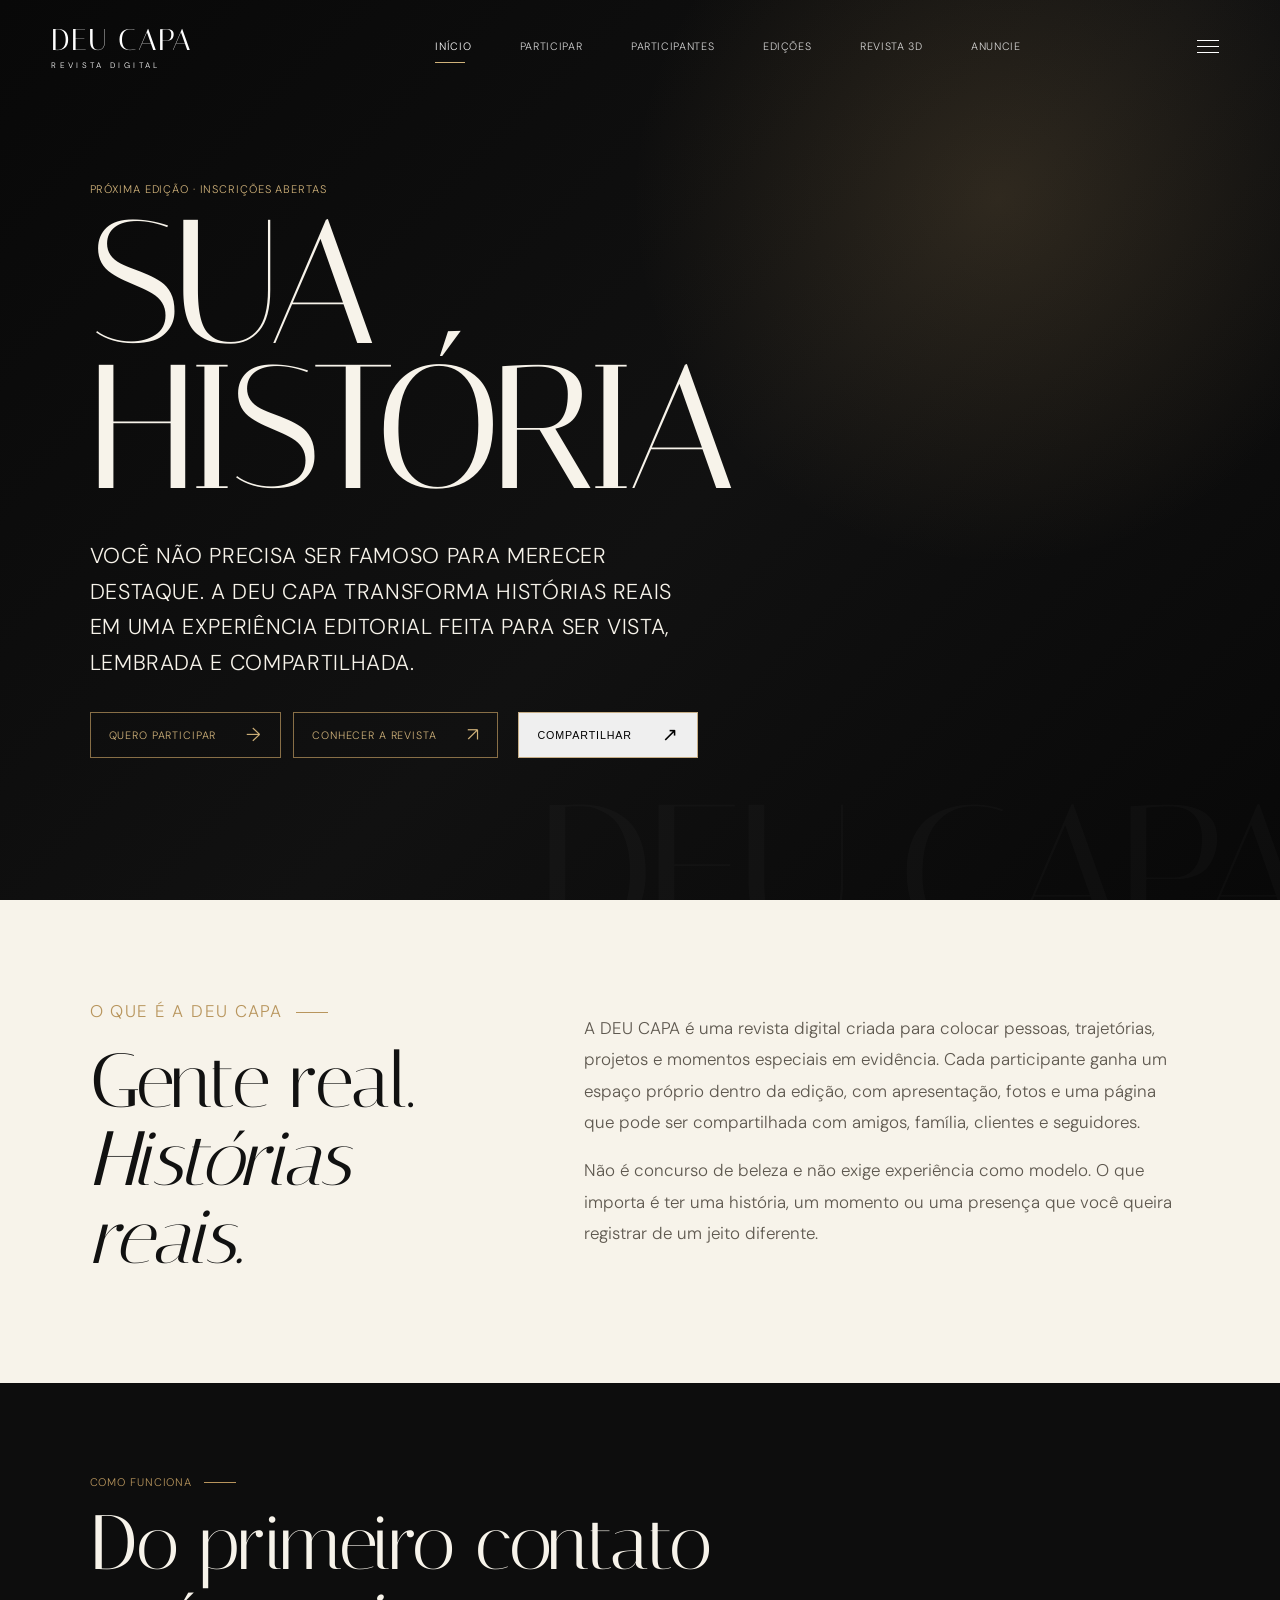
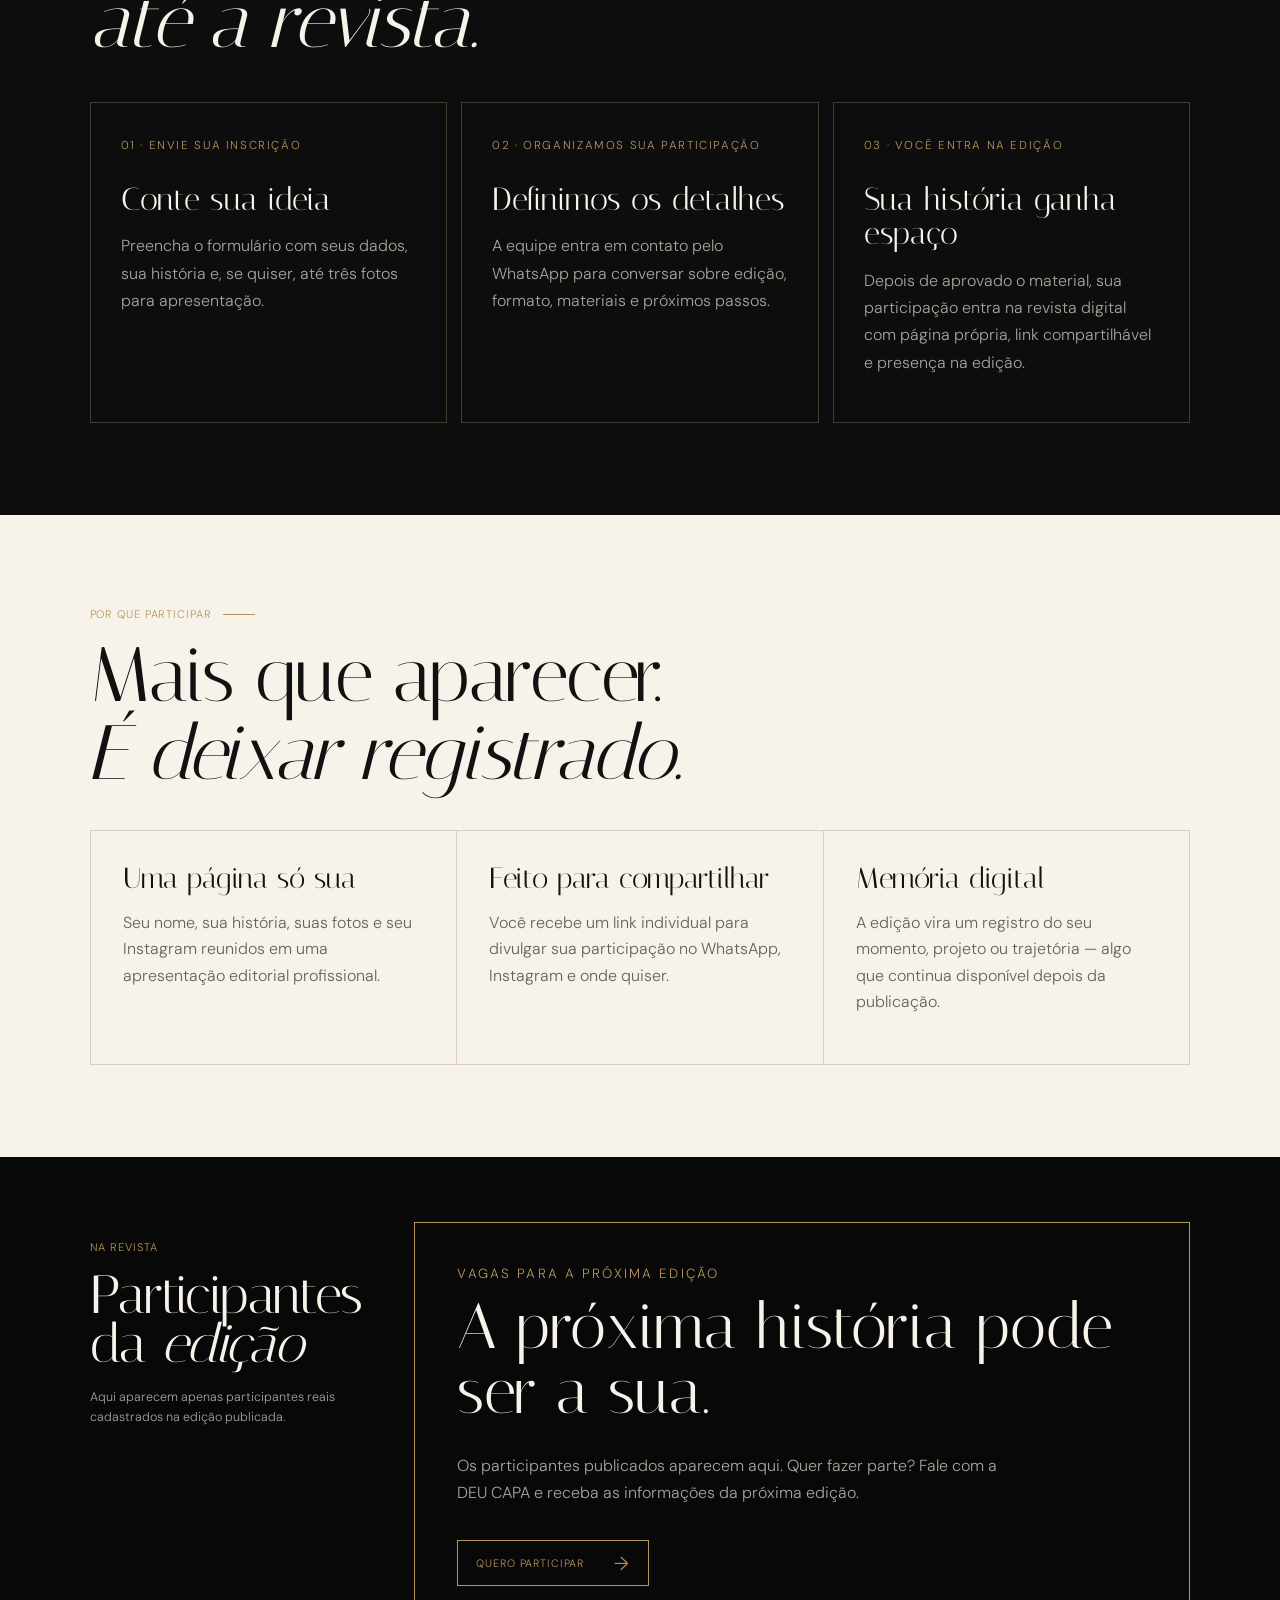
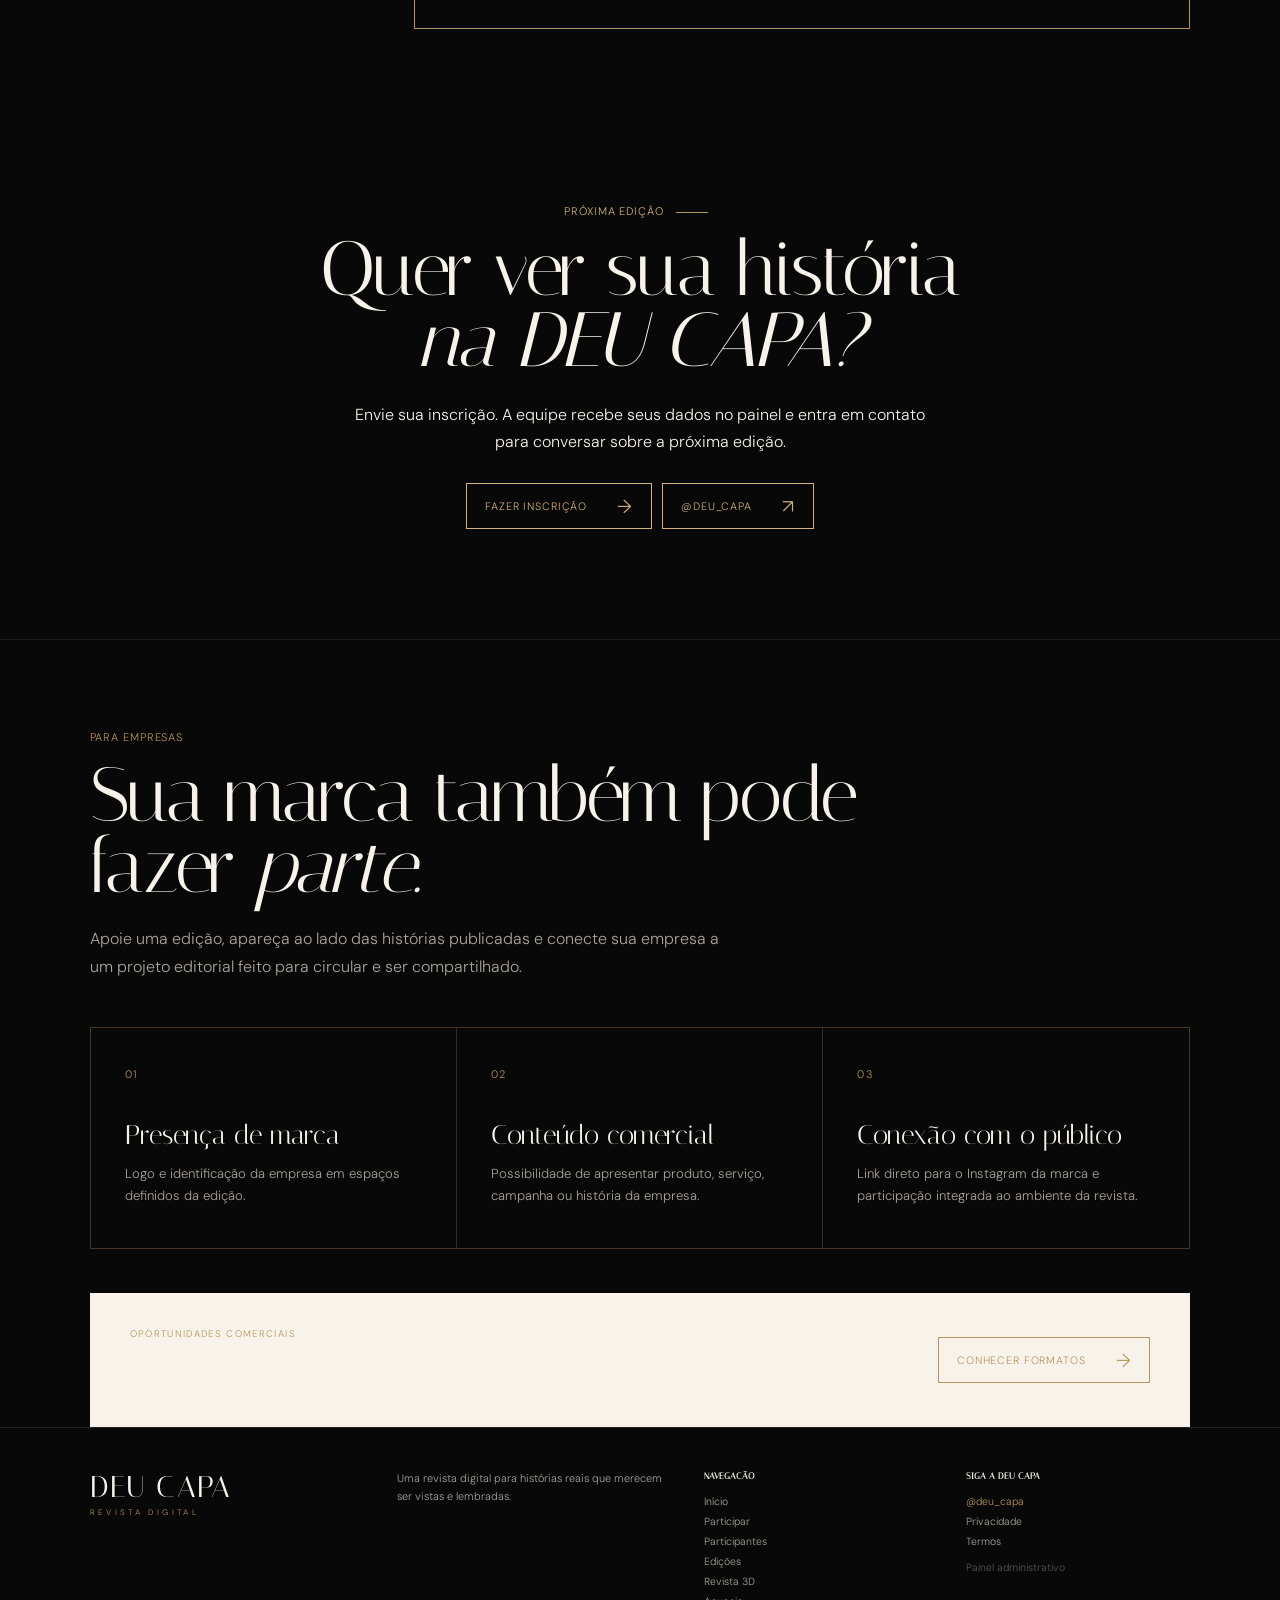
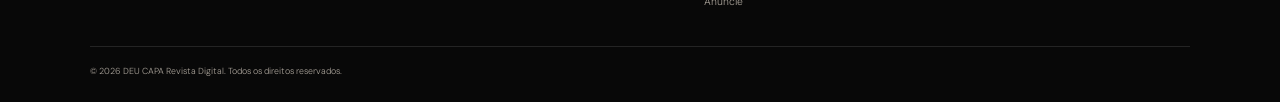
==== index.html @ 04e946da "Load full visual runtime updates" ====
<!DOCTYPE html>
<html lang="pt-BR">
<head>
  <meta charset="UTF-8" />
  <meta name="viewport" content="width=device-width, initial-scale=1.0" />
  <meta name="theme-color" content="#080808" />
  <meta name="description" content="Participe da DEU CAPA. Uma revista digital feita para transformar histórias reais em presença, imagem e memória." />
  <meta name="robots" content="index,follow,max-image-preview:large" />
  <meta property="og:title" content="DEU CAPA — Sua história merece capa" />
  <meta property="og:description" content="Participe da próxima edição da DEU CAPA e transforme sua história em uma experiência editorial." />
  <meta property="og:type" content="website" />
  <meta property="og:url" content="https://wallissonghost-code.github.io/deu-capa-/" />
  <meta name="twitter:card" content="summary" />
  <link rel="canonical" href="https://wallissonghost-code.github.io/deu-capa-/" />
  <title>DEU CAPA — Sua história merece capa</title>
  <link rel="manifest" href="manifest.webmanifest" />
  <link rel="icon" href="icon.svg" type="image/svg+xml" />
  <link rel="preconnect" href="https://fonts.googleapis.com">
  <link rel="preconnect" href="https://fonts.gstatic.com" crossorigin>
  <link href="https://fonts.googleapis.com/css2?family=DM+Sans:wght@300;400;500;600&family=Italiana&display=swap" rel="stylesheet">
  <link rel="stylesheet" href="styles.css" />
  <link rel="stylesheet" href="enhancements.css?v=7" />
  <link rel="stylesheet" href="sponsor.css?v=4" />
  <link rel="stylesheet" href="theme-colors.css?v=1" />
  <link rel="stylesheet" href="recruitment.css?v=2" />
</head>
<body>
  <header class="topbar">
    <a class="brand" href="#inicio" aria-label="DEU CAPA"><strong>DEU CAPA</strong><small>REVISTA DIGITAL</small></a>
    <nav id="mainNav"><a class="active" href="#inicio">Início</a><a href="inscricao.html">Participar</a><a href="#participantes">Participantes</a><a href="edicoes.html">Edições</a><a href="revista3d-real.html?v=16">Revista 3D</a><a href="anuncie.html">Anuncie</a></nav>
    <button class="menu-toggle" id="menuToggle" aria-label="Abrir menu"><span></span><span></span><span></span></button>
  </header>
  <main>
    <section class="hero recruitment-hero" id="inicio"><div class="hero-content"><p class="kicker">PRÓXIMA EDIÇÃO · INSCRIÇÕES ABERTAS</p><h1><span>SUA</span><em>HISTÓRIA</em></h1><p class="hero-copy">Você não precisa ser famoso para merecer destaque. A DEU CAPA transforma histórias reais em uma experiência editorial feita para ser vista, lembrada e compartilhada.</p><div class="hero-actions"><a class="outline-btn" href="inscricao.html">QUERO PARTICIPAR <b>→</b></a><a class="outline-btn" href="edicoes.html">CONHECER A REVISTA <b>↗</b></a></div></div></section>

    <section class="recruitment-intro reveal" id="sobre"><div><p class="gold-label">O QUE É A DEU CAPA <span></span></p><h2>Gente real.<br><em>Histórias reais.</em></h2></div><div><p>A DEU CAPA é uma revista digital criada para colocar pessoas, trajetórias, projetos e momentos especiais em evidência. Cada participante ganha um espaço próprio dentro da edição, com apresentação, fotos e uma página que pode ser compartilhada com amigos, família, clientes e seguidores.</p><p>Não é concurso de beleza e não exige experiência como modelo. O que importa é ter uma história, um momento ou uma presença que você queira registrar de um jeito diferente.</p></div></section>

    <section class="how-section reveal" id="como-funciona"><div class="how-head"><p class="gold-label">COMO FUNCIONA <span></span></p><h2>Do primeiro contato<br><em>até a revista.</em></h2></div><div class="how-grid"><article class="how-card"><span>01 · ENVIE SUA INSCRIÇÃO</span><h3>Conte sua ideia</h3><p>Preencha o formulário com seus dados, sua história e, se quiser, até três fotos para apresentação.</p></article><article class="how-card"><span>02 · ORGANIZAMOS SUA PARTICIPAÇÃO</span><h3>Definimos os detalhes</h3><p>A equipe entra em contato pelo WhatsApp para conversar sobre edição, formato, materiais e próximos passos.</p></article><article class="how-card"><span>03 · VOCÊ ENTRA NA EDIÇÃO</span><h3>Sua história ganha espaço</h3><p>Depois de aprovado o material, sua participação entra na revista digital com página própria, link compartilhável e presença na edição.</p></article></div></section>

    <section class="benefits-section reveal"><p class="gold-label">POR QUE PARTICIPAR <span></span></p><h2>Mais que aparecer.<br><em>É deixar registrado.</em></h2><div class="benefit-grid"><article><h3>Uma página só sua</h3><p>Seu nome, sua história, suas fotos e seu Instagram reunidos em uma apresentação editorial profissional.</p></article><article><h3>Feito para compartilhar</h3><p>Você recebe um link individual para divulgar sua participação no WhatsApp, Instagram e onde quiser.</p></article><article><h3>Memória digital</h3><p>A edição vira um registro do seu momento, projeto ou trajetória — algo que continua disponível depois da publicação.</p></article></div></section>

    <section class="participants-premium reveal" id="participantes"><div class="section-intro"><p class="gold-label">NA REVISTA <span></span></p><h2>Participantes<br><em>da edição</em></h2><p>Aqui aparecem apenas participantes reais cadastrados na edição publicada.</p></div><div class="participant-grid" id="participantGrid"></div></section>

    <section class="cta recruitment-cta reveal" id="participar"><p class="gold-label">PRÓXIMA EDIÇÃO <span></span></p><h2>Quer ver sua história<br><em>na DEU CAPA?</em></h2><p>Envie sua inscrição. A equipe recebe seus dados no painel e entra em contato para conversar sobre a próxima edição.</p><div class="cta-links"><a class="outline-btn" href="inscricao.html">FAZER INSCRIÇÃO <b>→</b></a><a class="outline-btn" href="https://www.instagram.com/deu_capa/" target="_blank" rel="noopener">@DEU_CAPA <b>↗</b></a></div></section>

    <section class="sponsor-section reveal" id="patrocinio"><div class="sponsor-heading"><p class="gold-label sponsor-label">PARA EMPRESAS <span></span></p><h2>Sua marca também pode<br><em>fazer parte.</em></h2><p class="sponsor-text">Apoie uma edição, apareça ao lado das histórias publicadas e conecte sua empresa a um projeto editorial feito para circular e ser compartilhado.</p></div><div class="sponsor-grid"><article><span>01</span><h3>Presença de marca</h3><p>Logo e identificação da empresa em espaços definidos da edição.</p></article><article><span>02</span><h3>Conteúdo comercial</h3><p>Possibilidade de apresentar produto, serviço, campanha ou história da empresa.</p></article><article><span>03</span><h3>Conexão com o público</h3><p>Link direto para o Instagram da marca e participação integrada ao ambiente da revista.</p></article></div><div class="sponsor-companies-wrap" id="sponsorCompaniesWrap"><div class="sponsor-companies-head"><small>EMPRESAS PARCEIRAS</small><h3>Marcas desta edição</h3></div><div class="sponsor-logos" id="sponsorLogos"></div></div><div class="sponsor-cta"><div><small>OPORTUNIDADES COMERCIAIS</small><strong>Quer colocar sua marca na próxima edição?</strong></div><a class="outline-btn" href="anuncie.html">CONHECER FORMATOS <b>→</b></a></div></section>
  </main>

  <footer><div class="footer-brand"><strong>DEU CAPA</strong><small>REVISTA DIGITAL</small></div><p class="footer-note">Uma revista digital para histórias reais que merecem ser vistas e lembradas.</p><div><b>NAVEGAÇÃO</b><a href="#inicio">Início</a><a href="inscricao.html">Participar</a><a href="#participantes">Participantes</a><a href="edicoes.html">Edições</a><a href="revista3d-real.html?v=16">Revista 3D</a><a href="anuncie.html">Anuncie</a></div><div><b>SIGA A DEU CAPA</b><a id="footerInstagram" href="https://www.instagram.com/deu_capa/" target="_blank" rel="noopener noreferrer">@deu_capa</a><a href="privacidade.html">Privacidade</a><a href="termos.html">Termos</a><a href="admin.html?v=40" class="admin-link">Painel administrativo</a></div><small class="copyright">© 2026 DEU CAPA Revista Digital. Todos os direitos reservados.</small></footer>
  <script src="cloud-config.js?v=1"></script><script src="cloud-public.js?v=6"></script><script src="edition-runtime.js?v=2"></script><script src="app.js?v=8"></script><script src="site-3d-config.js?v=1"></script><script src="sponsor-four.js?v=1"></script><script src="participant-direct.js?v=1"></script><script src="public-extras.js?v=2"></script><script src="pwa.js?v=1"></script>
</body></html>
---- styles.css ----
:root{--black:#080808;--ink:#151515;--cream:#f1ece2;--paper:#f7f3ea;--gold:#b8955d;--gold2:#d0b27a;--line:rgba(20,20,20,.18);--white:#f7f4ef}*{box-sizing:border-box}html{scroll-behavior:smooth}body{margin:0;background:var(--black);color:var(--white);font-family:'DM Sans',sans-serif;font-weight:300}a{color:inherit;text-decoration:none}.topbar{position:absolute;top:0;left:0;right:0;z-index:30;height:92px;display:grid;grid-template-columns:240px 1fr 64px;align-items:center;padding:0 4vw;color:white}.brand{display:flex;flex-direction:column;width:max-content}.brand strong,.footer-brand strong{font-family:'Italiana',serif;font-size:1.85rem;letter-spacing:.04em;font-weight:400}.brand small,.footer-brand small{font-size:.5rem;letter-spacing:.42em;margin-top:3px}.topbar nav{display:flex;justify-content:center;gap:3.8vw;text-transform:uppercase;font-size:.67rem;letter-spacing:.06em}.topbar nav a{position:relative;padding:10px 0;opacity:.82}.topbar nav a:hover,.topbar nav a.active{opacity:1}.topbar nav a.active:after{content:'';position:absolute;left:0;bottom:0;width:30px;height:1px;background:var(--gold2)}.menu-toggle{justify-self:end;width:42px;height:42px;border:0;background:transparent;display:grid;place-content:center;gap:5px;cursor:pointer}.menu-toggle span{display:block;width:22px;height:1px;background:#fff}.hero{min-height:760px;height:100vh;position:relative;display:flex;align-items:center;padding:110px 7vw 70px;background-image:url('https://images.unsplash.com/photo-1529139574466-a303027c1d8b?auto=format&fit=crop&w=1800&q=88');background-size:cover;background-position:center 28%;overflow:hidden}.hero-shade{position:absolute;inset:0;background:linear-gradient(90deg,rgba(0,0,0,.92) 0%,rgba(0,0,0,.7) 34%,rgba(0,0,0,.2) 67%,rgba(0,0,0,.48) 100%)}.hero-content{position:relative;z-index:2;width:min(620px,55vw)}.kicker,.gold-label{font-size:.69rem;letter-spacing:.08em;text-transform:uppercase;margin:0 0 16px}.kicker{color:#eee}.kicker span,.gold-label span,.gallery-title p span{display:inline-block;width:32px;height:1px;background:var(--gold);vertical-align:middle;margin:0 8px}.hero h1{font-family:'Italiana',serif;font-weight:400;font-size:clamp(5rem,9.4vw,9.5rem);line-height:.72;letter-spacing:-.055em;margin:0 0 38px}.hero h1 span{display:block;color:#fff}.hero h1 em{font-style:normal;display:block;color:#c3a77c}.hero-copy{font-size:.76rem;line-height:1.55;text-transform:uppercase;letter-spacing:.03em;margin:0 0 30px}.outline-btn,.light-btn{display:inline-flex;align-items:center;justify-content:space-between;gap:30px;height:46px;padding:0 18px;border:1px solid rgba(199,165,109,.7);font-size:.67rem;letter-spacing:.08em;transition:.25s}.outline-btn:hover{background:var(--gold);color:#0a0a0a}.outline-btn b,.light-btn b{font-size:1.2rem;font-weight:300}.outline-btn.small{height:42px}.edition-index{position:absolute;right:5vw;top:40%;z-index:2;display:flex;flex-direction:column;align-items:center;gap:20px;font-size:.9rem;color:#777}.edition-index strong{color:white}.edition-index i{height:38px;width:2px;background:var(--gold);display:block}.participants-premium{background:var(--paper);color:var(--ink);display:grid;grid-template-columns:minmax(250px,.8fr) 2.3fr;gap:55px;padding:65px 7vw}.section-intro{padding-top:18px}.gold-label{color:#8b6d43}.section-intro h2,.feature-copy h2,.cta h2,.gallery-title h2{font-family:'Italiana',serif;font-weight:400;line-height:.92;letter-spacing:-.025em}.section-intro h2{font-size:clamp(2.8rem,4.2vw,5rem);margin:0 0 20px}.section-intro h2 em,.feature-copy h2 em,.cta h2 em,.gallery-title h2 em{font-style:italic;color:#9b7948}.section-intro>p:not(.gold-label){font-size:.78rem;line-height:1.6;max-width:250px;margin-bottom:25px}.light-btn{border-color:#7c7263}.light-btn:hover{background:#111;color:#fff}.participant-grid{display:grid;grid-template-columns:repeat(4,1fr);gap:10px}.participant-card{border:0;background:#0b0b0b;color:#fff;padding:0;text-align:left;cursor:pointer;min-width:0}.participant-image{aspect-ratio:3/4;background:#222 center/cover no-repeat;position:relative}.participant-image:before{content:attr(data-initial);position:absolute;inset:0;display:grid;place-items:center;font-family:'Italiana',serif;font-size:4rem;color:rgba(255,255,255,.12)}.participant-image[style]:before{display:none}.participant-meta{padding:13px 13px 16px;position:relative}.participant-card h3{font-family:'DM Sans',sans-serif;font-weight:400;font-size:.73rem;letter-spacing:.04em;text-transform:uppercase;margin:0 0 6px}.participant-card p{margin:0;color:#9f9f9f;font-size:.57rem;text-transform:uppercase}.participant-card .plus{position:absolute;right:12px;top:11px;width:28px;height:28px;border:1px solid #8a6a3c;border-radius:50%;display:grid;place-items:center;color:#c5a56f;font-size:1rem}.editorial-feature{min-height:430px;display:grid;grid-template-columns:40% 60%;position:relative;background:#090909}.feature-copy{padding:65px 7vw;display:flex;flex-direction:column;justify-content:center}.feature-copy h2{font-size:clamp(3rem,4.8vw,5.4rem);margin:0 0 22px}.feature-copy>p:not(.gold-label){max-width:310px;color:#c7c7c7;font-size:.78rem;line-height:1.65;margin:0 0 24px}.feature-copy .outline-btn{align-self:flex-start}.feature-image{min-height:430px;background-image:linear-gradient(90deg,rgba(8,8,8,.3),rgba(8,8,8,.05)),url('https://images.unsplash.com/photo-1496440737103-cd596325d314?auto=format&fit=crop&w=1300&q=85');background-size:cover;background-position:center 35%;filter:grayscale(1)}.feature-count{position:absolute;right:4vw;top:38px;font-size:.85rem}.feature-count span{color:#888}.gallery{background:var(--paper);color:#111}.gallery-title{text-align:center;padding:28px 20px 22px}.gallery-title p{font-size:.62rem;color:#8e6d42;margin:0 0 8px}.gallery-title h2{font-size:clamp(2.6rem,4vw,4.6rem);margin:0}.gallery-strip{display:grid;grid-template-columns:1fr 1fr 1.7fr 1fr .8fr;height:300px}.gallery-photo{background-size:cover;background-position:center;position:relative}.g1{background-image:url('https://images.unsplash.com/photo-1534528741775-53994a69daeb?auto=format&fit=crop&w=700&q=80')}.g2{background-image:url('https://images.unsplash.com/photo-1506794778202-cad84cf45f1d?auto=format&fit=crop&w=700&q=80');filter:grayscale(1)}.g3{background-image:linear-gradient(rgba(0,0,0,.12),rgba(0,0,0,.12)),url('https://images.unsplash.com/photo-1524250502761-1ac6f2e30d43?auto=format&fit=crop&w=1000&q=80');display:grid;place-items:center}.g4{background-image:url('https://images.unsplash.com/photo-1524504388940-b1c1722653e1?auto=format&fit=crop&w=700&q=80')}.g5{background-image:url('https://images.unsplash.com/photo-1488426862026-3ee34a7d66df?auto=format&fit=crop&w=600&q=80');filter:grayscale(1)}.stats{display:grid;grid-template-columns:repeat(4,1fr);background:#0a0a0a;padding:42px 7vw;border-bottom:1px solid #343434}.stats article{text-align:center;border-right:1px solid rgba(184,149,93,.45);min-height:112px;display:flex;flex-direction:column;align-items:center;justify-content:center}.stats article:last-child{border-right:0}.stats span{color:var(--gold2);font-size:1.7rem}.stats strong{font-family:'Italiana',serif;font-size:2.2rem;font-weight:400;margin:5px 0}.stats p{font-size:.58rem;letter-spacing:.05em;margin:0;color:#ccc}.cta{text-align:center;background:#0a0a0a;padding:90px 7vw 100px}.cta h2{font-size:clamp(3.4rem,6vw,7rem);margin:0 0 25px}.cta>p:not(.gold-label){color:#aaa;max-width:590px;margin:0 auto 28px;line-height:1.7}.profile-modal{padding:0;border:1px solid #252525;background:#0c0c0c;color:white;width:min(900px,92vw);box-shadow:0 30px 100px rgba(0,0,0,.6)}.profile-modal::backdrop{background:rgba(0,0,0,.86);backdrop-filter:blur(5px)}.profile-modal[open]{display:grid;grid-template-columns:1fr 1fr}.modal-photo{min-height:570px;background:#181818 center/cover no-repeat}.modal-content{padding:55px 45px;display:flex;flex-direction:column;justify-content:center}.modal-content h2{font-family:'Italiana',serif;font-weight:400;font-size:4rem;margin:0 0 22px}.modal-content>p:not(.gold-label){color:#aaa;line-height:1.7}.text-link{color:#c8aa76;font-size:.7rem;letter-spacing:.08em;margin-top:20px}.modal-close{position:absolute;right:15px;top:14px;width:38px;height:38px;border:1px solid #555;border-radius:50%;background:#111;color:#fff;font-size:1.5rem;cursor:pointer}footer{background:#090909;padding:42px 7vw 25px;display:grid;grid-template-columns:1.2fr 1.2fr 1fr 1fr;gap:38px;border-top:1px solid #202020;color:#aaa}footer .footer-brand{display:flex;flex-direction:column;color:#fff}footer>p{font-size:.68rem;line-height:1.6;margin:0}footer>div:not(.footer-brand){display:flex;flex-direction:column;gap:7px;font-size:.65rem}footer b{font-size:.58rem;color:#fff;margin-bottom:7px}footer .admin-link{opacity:.5;margin-top:6px}.copyright{grid-column:1/-1;border-top:1px solid #242424;padding-top:18px;font-size:.55rem;color:#666}@media(max-width:980px){.topbar{grid-template-columns:1fr 44px;height:78px}.topbar nav{display:none;position:absolute;top:78px;left:0;right:0;background:rgba(8,8,8,.98);padding:28px 6vw;flex-direction:column;gap:12px}.topbar nav.open{display:flex}.hero{min-height:700px;height:88vh}.hero-content{width:80vw}.participants-premium{grid-template-columns:1fr}.section-intro{display:grid;grid-template-columns:1fr 1fr;column-gap:30px}.section-intro .gold-label,.section-intro h2{grid-column:1}.section-intro>p:not(.gold-label),.section-intro .light-btn{grid-column:2}.participant-grid{grid-template-columns:repeat(4,1fr)}.gallery-strip{grid-template-columns:1fr 1fr 1.3fr;height:260px}.g4,.g5{display:none}}@media(max-width:700px){.topbar{padding:0 5vw}.brand strong{font-size:1.5rem}.hero{min-height:620px;height:82vh;padding:100px 7vw 55px;background-position:58% center}.hero-shade{background:linear-gradient(90deg,rgba(0,0,0,.92),rgba(0,0,0,.42))}.hero-content{width:90vw}.hero h1{font-size:clamp(4.7rem,22vw,7rem)}.edition-index{display:none}.participants-premium{padding:58px 6vw}.section-intro{display:block}.section-intro>p:not(.gold-label){max-width:320px}.participant-grid{grid-template-columns:repeat(2,1fr)}.editorial-feature{grid-template-columns:1fr}.feature-copy{padding:60px 7vw}.feature-image{min-height:330px;order:-1}.feature-count{top:20px}.gallery-title{padding:30px 10px}.gallery-strip{grid-template-columns:1fr 1fr;height:230px}.g3{grid-column:1/-1;height:230px}.stats{grid-template-columns:1fr 1fr;padding:25px 5vw}.stats article{border-bottom:1px solid rgba(184,149,93,.28)}.stats article:nth-child(2){border-right:0}.cta{padding:70px 6vw}.profile-modal[open]{display:block}.modal-photo{min-height:400px}.modal-content{padding:38px 26px}.modal-content h2{font-size:3rem}footer{grid-template-columns:1fr 1fr;padding:36px 6vw}.copyright{grid-column:1/-1}}
---- enhancements.css ----
.participant-card,.gallery-photo,.outline-btn,.light-btn{transition:transform .45s ease,filter .45s ease,box-shadow .45s ease,background .25s ease}.participant-card:hover{transform:translateY(-8px);box-shadow:0 22px 50px rgba(0,0,0,.22)}.participant-card:hover .participant-image{transform:scale(1.035)}.participant-image{transition:transform .6s ease}.gallery-photo:hover{filter:brightness(1.08);transform:scale(1.015);z-index:2}.topbar{transition:background .3s ease,backdrop-filter .3s ease,border-color .3s ease}.topbar.scrolled{position:fixed;background:rgba(8,8,8,.88);backdrop-filter:blur(14px);border-bottom:1px solid rgba(255,255,255,.08)}.reveal{opacity:0;transform:translateY(32px);transition:opacity .75s ease,transform .75s ease}.reveal.is-visible{opacity:1;transform:none}.participant-card.reveal:nth-child(2){transition-delay:.08s}.participant-card.reveal:nth-child(3){transition-delay:.16s}.participant-card.reveal:nth-child(4){transition-delay:.24s}.hero-content{animation:heroIn 1s cubic-bezier(.2,.7,.2,1) both}.hero{animation:heroImage 1.2s ease both}.hero-actions{display:flex;gap:12px;flex-wrap:wrap}.flip-entry{background:rgba(184,149,93,.12);backdrop-filter:blur(6px)}@keyframes heroIn{from{opacity:0;transform:translateY(24px)}to{opacity:1;transform:none}}@keyframes heroImage{from{filter:brightness(.65)}to{filter:brightness(1)}}@media(max-width:700px){.hero{height:100svh!important;min-height:100svh!important;padding-bottom:38px!important}.hero-content{padding-bottom:0!important}.hero-actions{gap:8px}.hero-actions .outline-btn{height:43px;padding:0 14px;font-size:.62rem;gap:14px}.participants-premium{margin-top:0!important;padding:30px 5vw 38px!important;gap:22px!important}.participants-premium .section-intro{padding:0!important;margin:0!important}.participants-premium .gold-label{margin-bottom:8px!important;font-size:.62rem!important}.participants-premium .section-intro h2{font-size:2.65rem!important;line-height:.88!important;margin:0 0 12px!important}.participants-premium .section-intro>p:not(.gold-label){font-size:.74rem!important;line-height:1.5!important;margin:0 0 16px!important;max-width:92%!important}.participants-premium .light-btn{height:40px!important;padding:0 14px!important;margin-bottom:2px!important}.participant-grid{grid-template-columns:repeat(2,minmax(0,1fr))!important;gap:8px!important}.participant-image{aspect-ratio:3/4!important}.participant-meta{padding:10px 10px 12px!important}.participant-card h3{font-size:.66rem!important;line-height:1.25!important}.participant-card p{font-size:.52rem!important}.participant-card .plus{width:25px!important;height:25px!important;right:9px!important;top:9px!important}.participant-card.reveal{transform:translateY(20px)}}@supports(height:100dvh){@media(max-width:700px){.hero{height:100dvh!important;min-height:100dvh!important}}}@media(prefers-reduced-motion:reduce){*{scroll-behavior:auto!important}.reveal,.hero-content,.hero{animation:none!important;transition:none!important;transform:none!important;opacity:1!important}}
---- sponsor.css ----
.sponsor-section{background:#111;color:#fff;padding:90px 7vw 0;border-top:1px solid rgba(255,255,255,.08)}.sponsor-heading{max-width:820px;margin-bottom:46px}.sponsor-heading h2{font-family:'Italiana',serif;font-weight:400;font-size:clamp(3.4rem,6vw,7rem);line-height:.92;letter-spacing:-.03em;margin:0 0 24px}.sponsor-heading h2 em{font-style:italic;color:var(--gold2)}.sponsor-text{max-width:650px;color:#aaa;line-height:1.75;margin:0}.sponsor-grid{display:grid;grid-template-columns:repeat(3,1fr);border:1px solid rgba(184,149,93,.34)}.sponsor-grid article{padding:34px;min-height:220px;border-right:1px solid rgba(184,149,93,.26)}.sponsor-grid article:last-child{border-right:0}.sponsor-grid article span{font-size:.68rem;letter-spacing:.15em;color:var(--gold2)}.sponsor-grid h3{font-family:'Italiana',serif;font-size:1.7rem;font-weight:400;margin:36px 0 12px}.sponsor-grid p{margin:0;color:#aaa;font-size:.82rem;line-height:1.65}.sponsor-companies-wrap{padding:58px 0 10px}.sponsor-companies-head{display:grid;grid-template-columns:1.1fr 1fr;gap:20px;align-items:end;margin-bottom:24px}.sponsor-companies-head small{grid-column:1/-1;color:var(--gold2);font-size:.62rem;letter-spacing:.16em}.sponsor-companies-head h3{font-family:'Italiana',serif;font-size:clamp(2rem,3.4vw,4rem);font-weight:400;margin:0}.sponsor-companies-head p{color:#8f8f8f;line-height:1.6;margin:0;justify-self:end}.sponsor-logos{display:grid;grid-template-columns:repeat(4,minmax(0,1fr));gap:12px}.sponsor-logo-card{min-height:150px;border:1px solid rgba(184,149,93,.25);background:#0b0b0b;display:flex;flex-direction:column;align-items:center;justify-content:center;gap:14px;padding:22px;color:#fff;transition:.25s}.sponsor-logo-card:hover{transform:translateY(-4px);border-color:var(--gold2);background:#15120e}.sponsor-logo-card img{width:min(150px,80%);height:76px;object-fit:contain;display:block}.sponsor-logo-card span{font-size:.68rem;letter-spacing:.08em;text-transform:uppercase;color:#bdb4a8;text-align:center}.sponsor-logo-fallback{width:86px;height:86px;border-radius:50%;display:grid;place-items:center;border:1px solid rgba(184,149,93,.5);font-family:'Italiana',serif;font-size:1.8rem;color:var(--gold2)}.sponsor-cta{margin-top:44px;background:var(--paper);color:#111;display:flex;align-items:center;justify-content:space-between;gap:30px;padding:34px 40px}.sponsor-cta div{display:flex;flex-direction:column;gap:7px}.sponsor-cta small{font-size:.6rem;letter-spacing:.14em;color:#8b6d43}.sponsor-cta strong{font-family:'Italiana',serif;font-size:clamp(1.7rem,3vw,3rem);font-weight:400}.sponsor-cta .outline-btn{color:#111;border-color:#8b6d43}.sponsor-cta .outline-btn:hover{color:#fff;background:#111}.sponsor-section[style*="display: none"]{padding:0}@media(max-width:900px){.sponsor-logos{grid-template-columns:repeat(2,1fr)}.sponsor-companies-head{grid-template-columns:1fr}.sponsor-companies-head p{justify-self:start}}@media(max-width:800px){.sponsor-section{padding:70px 6vw 0}.sponsor-grid{grid-template-columns:1fr}.sponsor-grid article{border-right:0;border-bottom:1px solid rgba(184,149,93,.26);min-height:auto}.sponsor-grid article:last-child{border-bottom:0}.sponsor-cta{flex-direction:column;align-items:flex-start;padding:28px 24px}.sponsor-cta .outline-btn{width:100%}}@media(max-width:520px){.sponsor-logos{grid-template-columns:1fr 1fr}.sponsor-logo-card{min-height:125px;padding:16px}.sponsor-logo-card img{height:60px}}
---- theme-colors.css ----
:root{--black:#080808;--paper:#f7f3ea;--gold:#b8955d;--gold2:#d0b27a}.hero h1 em{color:var(--gold2)!important}.gold-label,.gallery-title p,.section-intro h2 em,.feature-copy h2 em,.cta h2 em,.gallery-title h2 em{color:var(--gold)!important}.participant-card .plus{border-color:var(--gold)!important;color:var(--gold2)!important}.text-link{color:var(--gold2)!important}.outline-btn{border-color:color-mix(in srgb,var(--gold) 72%,transparent)!important}.outline-btn:hover{background:var(--gold)!important}.sponsor-companies-head small,.sponsor-grid article span,.sponsor-logo-fallback{color:var(--gold2)!important}.sponsor-logo-card:hover{border-color:var(--gold2)!important}.sponsor-logo-fallback{border-color:color-mix(in srgb,var(--gold) 55%,transparent)!important}.sponsor-cta small{color:var(--gold)!important}.sponsor-cta .outline-btn{border-color:var(--gold)!important}
---- recruitment.css ----
body{background:#080808}.hero.recruitment-hero{background:none!important;min-height:92vh;position:relative;overflow:hidden}.hero.recruitment-hero:before{content:'';position:absolute;inset:0;background:radial-gradient(circle at 78% 22%,rgba(184,149,93,.18),transparent 30%),linear-gradient(135deg,#080808 0,#111 55%,#080808 100%)}.hero.recruitment-hero:after{content:'DEU CAPA';position:absolute;right:-2vw;bottom:-4vw;font:400 clamp(5rem,15vw,14rem)/.8 'Italiana',serif;color:rgba(255,255,255,.025);letter-spacing:-.04em}.hero.recruitment-hero .hero-content{position:relative;z-index:2;max-width:860px}.hero.recruitment-hero h1{font-size:clamp(4.8rem,14vw,11rem);line-height:.82}.hero.recruitment-hero .hero-copy{max-width:640px;font-size:clamp(1rem,2vw,1.35rem);line-height:1.65}.recruitment-intro{padding:96px 7vw;background:#f7f3ea;color:#111;display:grid;grid-template-columns:minmax(260px,.8fr) 1.2fr;gap:7vw;align-items:start}.recruitment-intro h2,.how-section h2,.benefits-section h2{font:400 clamp(3rem,6vw,6rem)/1 'Italiana',serif;margin:10px 0;letter-spacing:-.02em}.recruitment-intro h2 em,.how-section h2 em,.benefits-section h2 em{display:block;line-height:1.02}.recruitment-intro p{font-size:1.06rem;line-height:1.85;color:#5e584f;max-width:680px}.how-section{padding:92px 7vw;background:#0d0d0d}.how-head{max-width:760px;margin-bottom:42px}.how-grid{display:grid;grid-template-columns:repeat(3,1fr);gap:14px}.how-card{border:1px solid rgba(208,178,122,.28);padding:30px;min-height:230px}.how-card span{color:#b8955d;font-size:.72rem;letter-spacing:.14em}.how-card h3{font:400 2rem 'Italiana',serif;margin:28px 0 12px;line-height:1.08}.how-card p{color:#aaa39a;line-height:1.7}.benefits-section{padding:92px 7vw;background:#f7f3ea;color:#111}.benefit-grid{display:grid;grid-template-columns:repeat(3,1fr);gap:1px;background:#d9d0c2;border:1px solid #d9d0c2;margin-top:38px}.benefit-grid article{background:#f7f3ea;padding:32px}.benefit-grid h3{font:400 1.8rem/1.08 'Italiana',serif;margin:0 0 12px}.benefit-grid p{color:#696158;line-height:1.65}.participants-premium{min-height:auto}.participant-empty-state{grid-column:1/-1;border:1px solid rgba(208,178,122,.28);padding:42px;min-height:260px;display:flex;flex-direction:column;justify-content:center;align-items:flex-start;background:linear-gradient(135deg,#121212,#0a0a0a)}.participant-empty-state small{color:#b8955d;letter-spacing:.16em}.participant-empty-state h3{font:400 clamp(2.2rem,5vw,4.6rem)/1.02 'Italiana',serif;margin:12px 0}.participant-empty-state p{max-width:560px;color:#aaa39a;line-height:1.7}.participant-empty-state a{margin-top:18px}.cta.recruitment-cta{padding-top:110px;padding-bottom:110px}.cta.recruitment-cta .cta-links{display:flex;justify-content:center;gap:10px;flex-wrap:wrap;margin-top:24px}.sponsor-companies-wrap.is-empty{display:none!important}.footer-note{max-width:420px}.participant-card{text-decoration:none;color:inherit}.participant-image.no-photo{background:linear-gradient(135deg,#1c1c1c,#0b0b0b)!important;display:grid;place-items:center}.participant-image.no-photo:after{content:'DEU CAPA';font:400 1.5rem 'Italiana',serif;color:rgba(208,178,122,.4);letter-spacing:.08em}@media(max-width:820px){.recruitment-intro{grid-template-columns:1fr;padding:70px 22px}.how-section,.benefits-section{padding:70px 22px}.how-grid,.benefit-grid{grid-template-columns:1fr}.hero.recruitment-hero{min-height:86svh}.hero.recruitment-hero h1{font-size:clamp(3.7rem,17vw,6rem);line-height:.86}.recruitment-intro h2,.how-section h2,.benefits-section h2{font-size:clamp(2.75rem,12.5vw,4.2rem);line-height:1.04;letter-spacing:-.015em;overflow-wrap:normal;word-break:normal}.recruitment-intro h2 em,.how-section h2 em,.benefits-section h2 em{display:block;line-height:1.06;margin-top:.05em}.benefit-grid h3,.how-card h3{line-height:1.12}.participant-empty-state{padding:28px}.participant-empty-state h3{font-size:clamp(2rem,10vw,3.4rem);line-height:1.06}.cta.recruitment-cta{padding:80px 22px}.cta.recruitment-cta h2{line-height:1.05}}@media(max-width:420px){.recruitment-intro,.how-section,.benefits-section{padding-left:20px;padding-right:20px}.recruitment-intro h2,.how-section h2,.benefits-section h2{font-size:clamp(2.6rem,12vw,3.25rem);line-height:1.06}.hero.recruitment-hero h1{font-size:clamp(3.25rem,16vw,4.7rem)}}
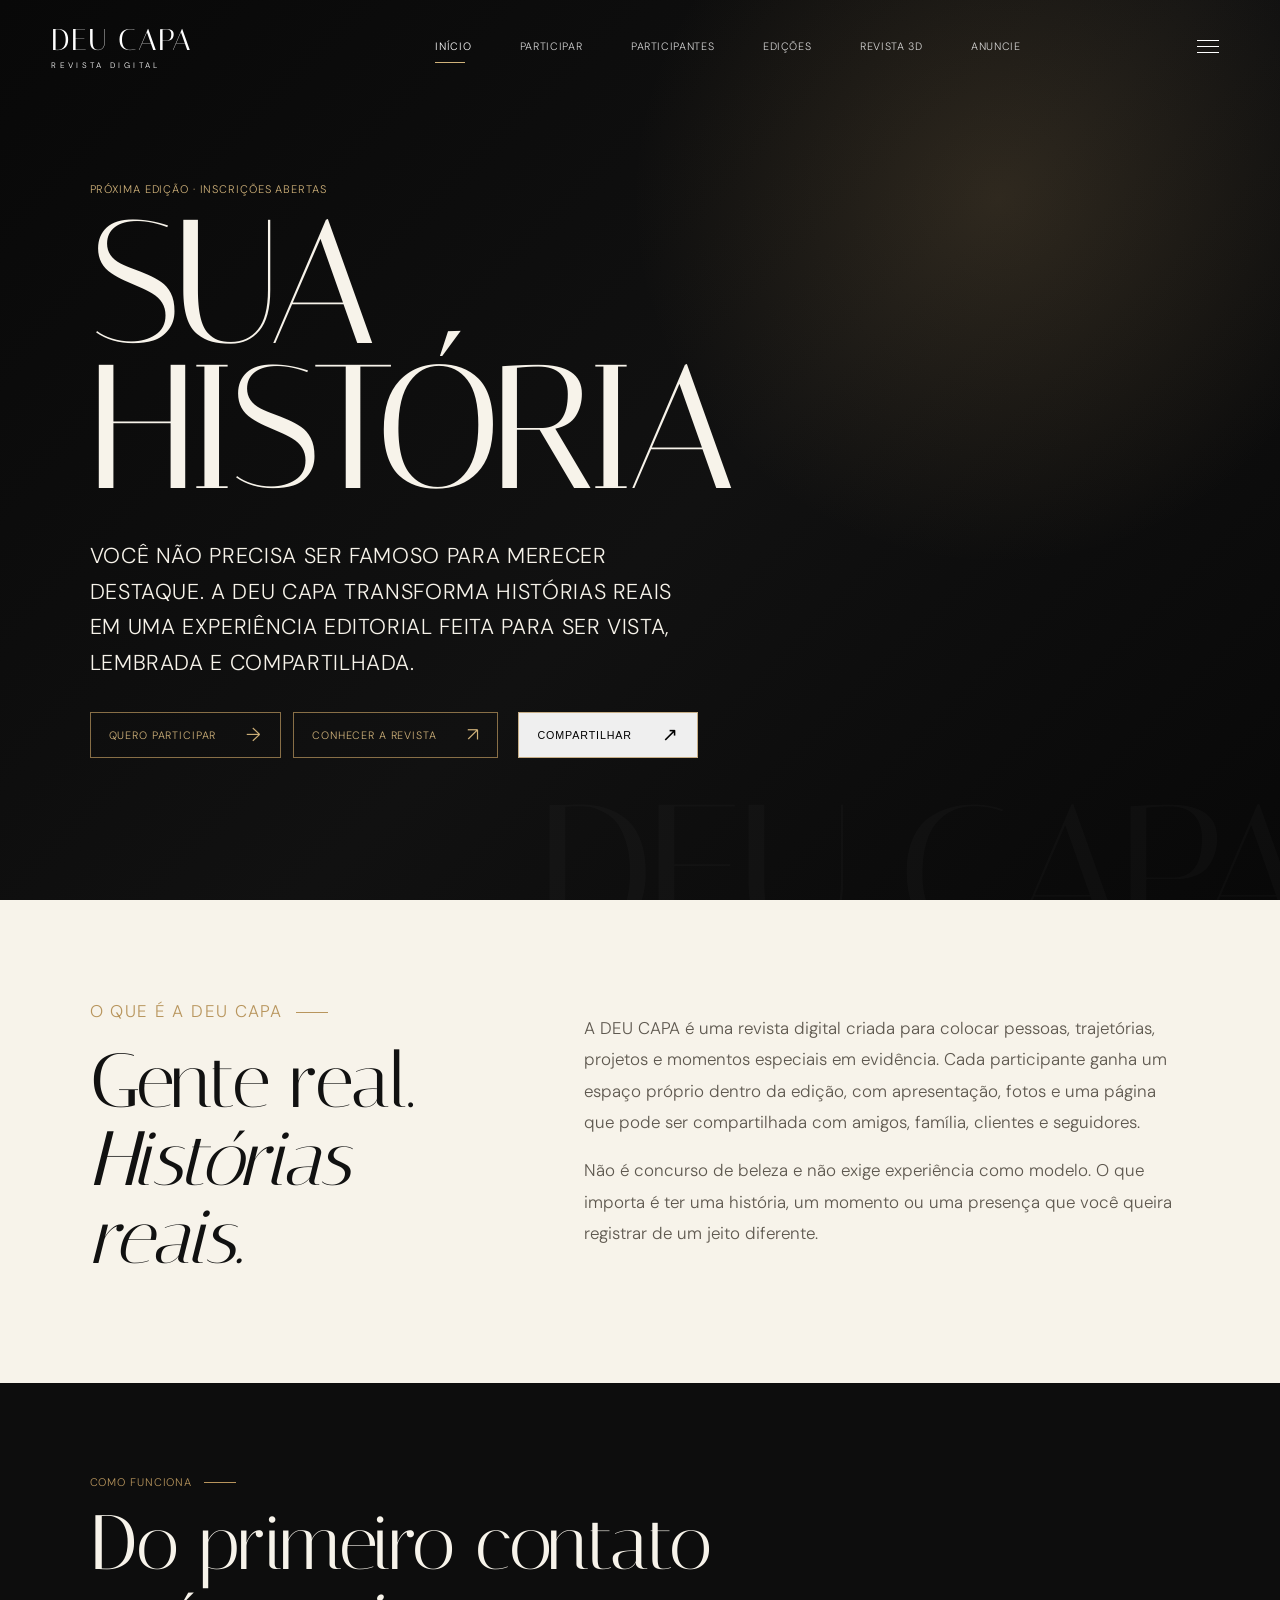
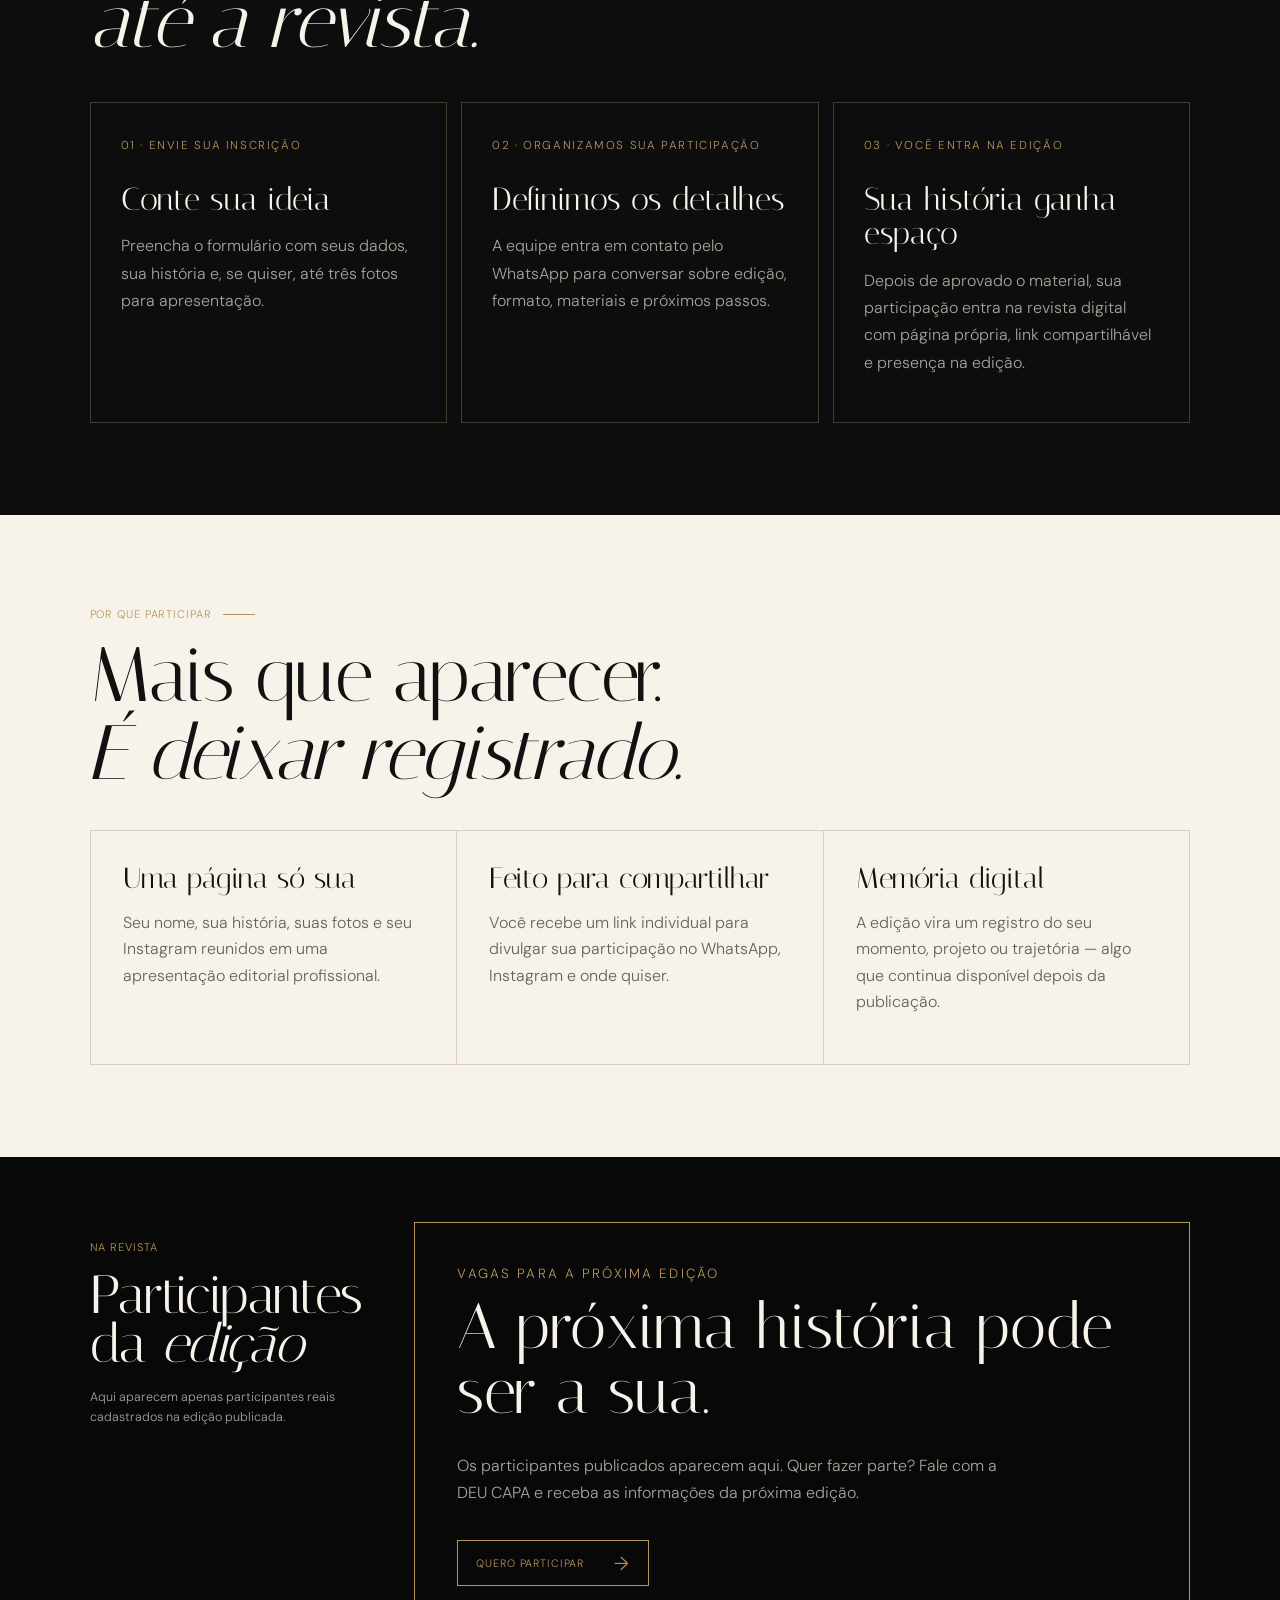
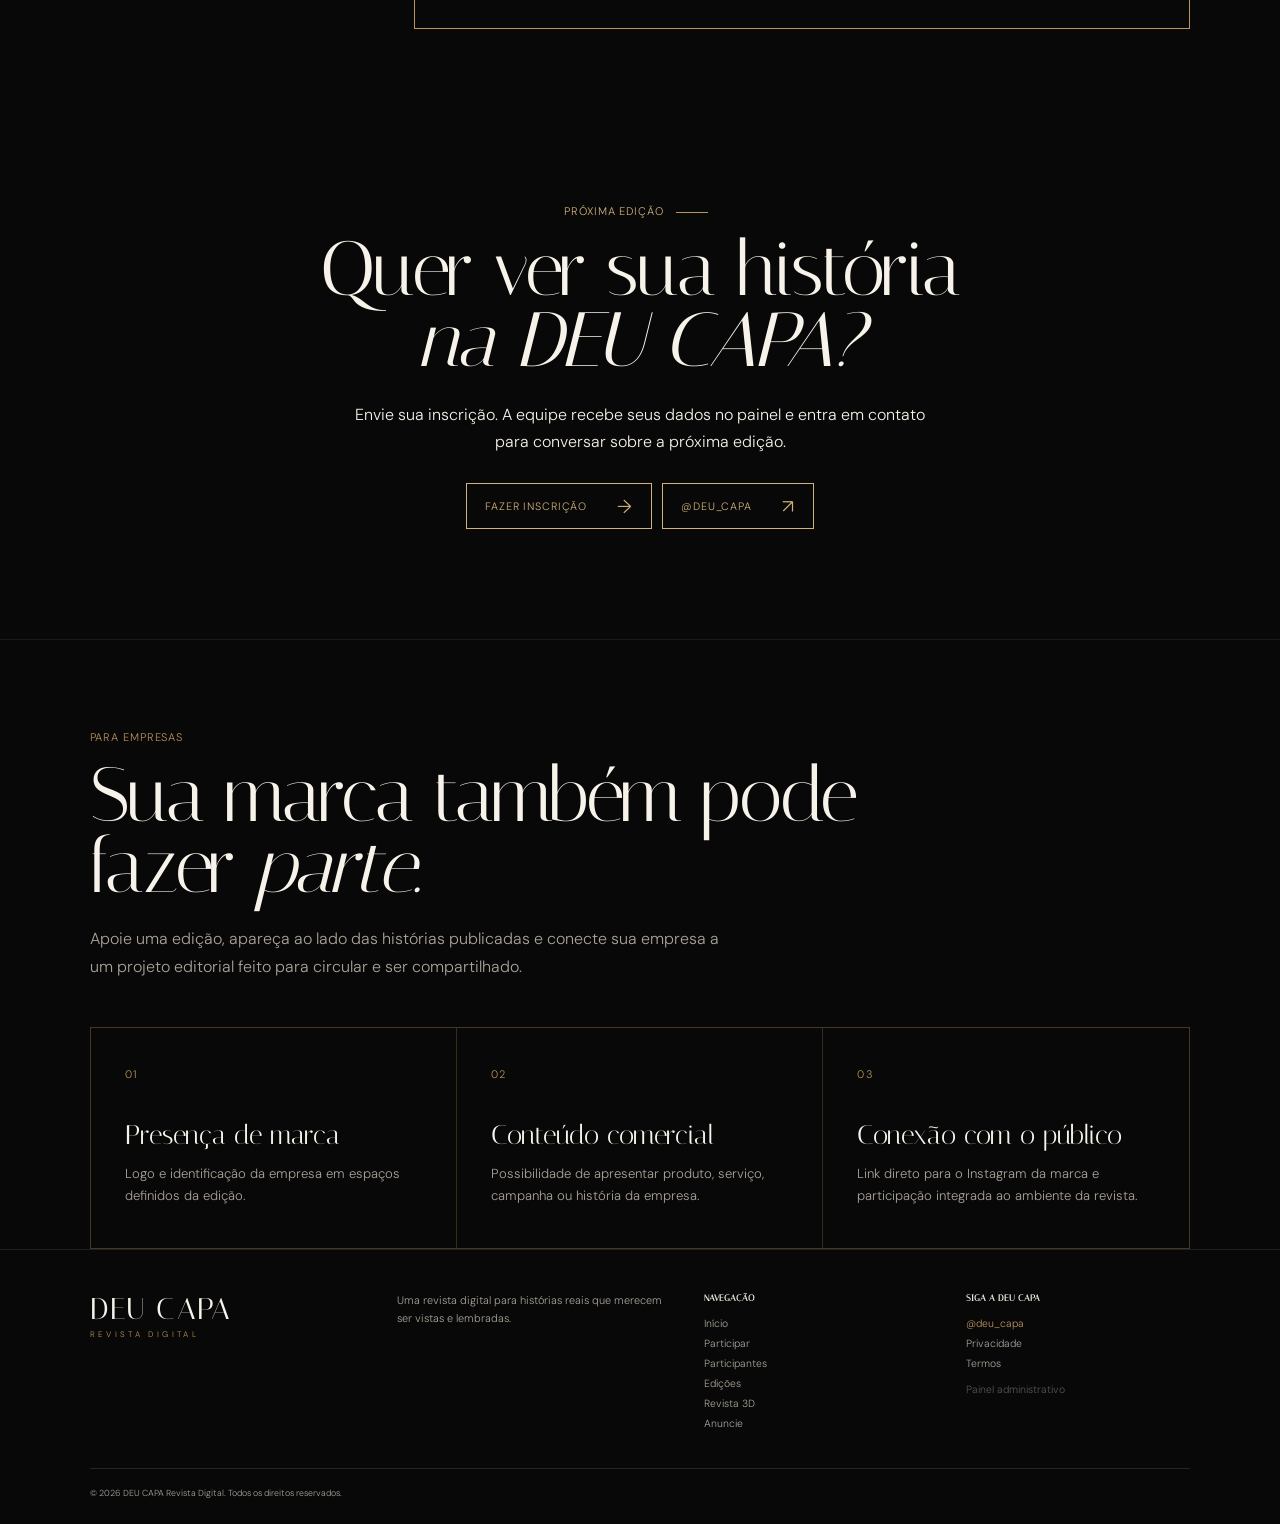
==== commit c504c48c: "Remove opportunities commercial banner" ====
--- a/index.html
+++ b/index.html
@@ -32,20 +32,13 @@
   </header>
   <main>
     <section class="hero recruitment-hero" id="inicio"><div class="hero-content"><p class="kicker">PRÓXIMA EDIÇÃO · INSCRIÇÕES ABERTAS</p><h1><span>SUA</span><em>HISTÓRIA</em></h1><p class="hero-copy">Você não precisa ser famoso para merecer destaque. A DEU CAPA transforma histórias reais em uma experiência editorial feita para ser vista, lembrada e compartilhada.</p><div class="hero-actions"><a class="outline-btn" href="inscricao.html">QUERO PARTICIPAR <b>→</b></a><a class="outline-btn" href="edicoes.html">CONHECER A REVISTA <b>↗</b></a></div></div></section>
-
     <section class="recruitment-intro reveal" id="sobre"><div><p class="gold-label">O QUE É A DEU CAPA <span></span></p><h2>Gente real.<br><em>Histórias reais.</em></h2></div><div><p>A DEU CAPA é uma revista digital criada para colocar pessoas, trajetórias, projetos e momentos especiais em evidência. Cada participante ganha um espaço próprio dentro da edição, com apresentação, fotos e uma página que pode ser compartilhada com amigos, família, clientes e seguidores.</p><p>Não é concurso de beleza e não exige experiência como modelo. O que importa é ter uma história, um momento ou uma presença que você queira registrar de um jeito diferente.</p></div></section>
-
     <section class="how-section reveal" id="como-funciona"><div class="how-head"><p class="gold-label">COMO FUNCIONA <span></span></p><h2>Do primeiro contato<br><em>até a revista.</em></h2></div><div class="how-grid"><article class="how-card"><span>01 · ENVIE SUA INSCRIÇÃO</span><h3>Conte sua ideia</h3><p>Preencha o formulário com seus dados, sua história e, se quiser, até três fotos para apresentação.</p></article><article class="how-card"><span>02 · ORGANIZAMOS SUA PARTICIPAÇÃO</span><h3>Definimos os detalhes</h3><p>A equipe entra em contato pelo WhatsApp para conversar sobre edição, formato, materiais e próximos passos.</p></article><article class="how-card"><span>03 · VOCÊ ENTRA NA EDIÇÃO</span><h3>Sua história ganha espaço</h3><p>Depois de aprovado o material, sua participação entra na revista digital com página própria, link compartilhável e presença na edição.</p></article></div></section>
-
     <section class="benefits-section reveal"><p class="gold-label">POR QUE PARTICIPAR <span></span></p><h2>Mais que aparecer.<br><em>É deixar registrado.</em></h2><div class="benefit-grid"><article><h3>Uma página só sua</h3><p>Seu nome, sua história, suas fotos e seu Instagram reunidos em uma apresentação editorial profissional.</p></article><article><h3>Feito para compartilhar</h3><p>Você recebe um link individual para divulgar sua participação no WhatsApp, Instagram e onde quiser.</p></article><article><h3>Memória digital</h3><p>A edição vira um registro do seu momento, projeto ou trajetória — algo que continua disponível depois da publicação.</p></article></div></section>
-
     <section class="participants-premium reveal" id="participantes"><div class="section-intro"><p class="gold-label">NA REVISTA <span></span></p><h2>Participantes<br><em>da edição</em></h2><p>Aqui aparecem apenas participantes reais cadastrados na edição publicada.</p></div><div class="participant-grid" id="participantGrid"></div></section>
-
     <section class="cta recruitment-cta reveal" id="participar"><p class="gold-label">PRÓXIMA EDIÇÃO <span></span></p><h2>Quer ver sua história<br><em>na DEU CAPA?</em></h2><p>Envie sua inscrição. A equipe recebe seus dados no painel e entra em contato para conversar sobre a próxima edição.</p><div class="cta-links"><a class="outline-btn" href="inscricao.html">FAZER INSCRIÇÃO <b>→</b></a><a class="outline-btn" href="https://www.instagram.com/deu_capa/" target="_blank" rel="noopener">@DEU_CAPA <b>↗</b></a></div></section>
-
-    <section class="sponsor-section reveal" id="patrocinio"><div class="sponsor-heading"><p class="gold-label sponsor-label">PARA EMPRESAS <span></span></p><h2>Sua marca também pode<br><em>fazer parte.</em></h2><p class="sponsor-text">Apoie uma edição, apareça ao lado das histórias publicadas e conecte sua empresa a um projeto editorial feito para circular e ser compartilhado.</p></div><div class="sponsor-grid"><article><span>01</span><h3>Presença de marca</h3><p>Logo e identificação da empresa em espaços definidos da edição.</p></article><article><span>02</span><h3>Conteúdo comercial</h3><p>Possibilidade de apresentar produto, serviço, campanha ou história da empresa.</p></article><article><span>03</span><h3>Conexão com o público</h3><p>Link direto para o Instagram da marca e participação integrada ao ambiente da revista.</p></article></div><div class="sponsor-companies-wrap" id="sponsorCompaniesWrap"><div class="sponsor-companies-head"><small>EMPRESAS PARCEIRAS</small><h3>Marcas desta edição</h3></div><div class="sponsor-logos" id="sponsorLogos"></div></div><div class="sponsor-cta"><div><small>OPORTUNIDADES COMERCIAIS</small><strong>Quer colocar sua marca na próxima edição?</strong></div><a class="outline-btn" href="anuncie.html">CONHECER FORMATOS <b>→</b></a></div></section>
+    <section class="sponsor-section reveal" id="patrocinio"><div class="sponsor-heading"><p class="gold-label sponsor-label">PARA EMPRESAS <span></span></p><h2>Sua marca também pode<br><em>fazer parte.</em></h2><p class="sponsor-text">Apoie uma edição, apareça ao lado das histórias publicadas e conecte sua empresa a um projeto editorial feito para circular e ser compartilhado.</p></div><div class="sponsor-grid"><article><span>01</span><h3>Presença de marca</h3><p>Logo e identificação da empresa em espaços definidos da edição.</p></article><article><span>02</span><h3>Conteúdo comercial</h3><p>Possibilidade de apresentar produto, serviço, campanha ou história da empresa.</p></article><article><span>03</span><h3>Conexão com o público</h3><p>Link direto para o Instagram da marca e participação integrada ao ambiente da revista.</p></article></div><div class="sponsor-companies-wrap" id="sponsorCompaniesWrap"><div class="sponsor-companies-head"><small>EMPRESAS PARCEIRAS</small><h3>Marcas desta edição</h3></div><div class="sponsor-logos" id="sponsorLogos"></div></div></section>
   </main>
-
-  <footer><div class="footer-brand"><strong>DEU CAPA</strong><small>REVISTA DIGITAL</small></div><p class="footer-note">Uma revista digital para histórias reais que merecem ser vistas e lembradas.</p><div><b>NAVEGAÇÃO</b><a href="#inicio">Início</a><a href="inscricao.html">Participar</a><a href="#participantes">Participantes</a><a href="edicoes.html">Edições</a><a href="revista3d-real.html?v=16">Revista 3D</a><a href="anuncie.html">Anuncie</a></div><div><b>SIGA A DEU CAPA</b><a id="footerInstagram" href="https://www.instagram.com/deu_capa/" target="_blank" rel="noopener noreferrer">@deu_capa</a><a href="privacidade.html">Privacidade</a><a href="termos.html">Termos</a><a href="admin.html?v=40" class="admin-link">Painel administrativo</a></div><small class="copyright">© 2026 DEU CAPA Revista Digital. Todos os direitos reservados.</small></footer>
-  <script src="cloud-config.js?v=1"></script><script src="cloud-public.js?v=6"></script><script src="edition-runtime.js?v=2"></script><script src="app.js?v=8"></script><script src="site-3d-config.js?v=1"></script><script src="sponsor-four.js?v=1"></script><script src="participant-direct.js?v=1"></script><script src="public-extras.js?v=2"></script><script src="pwa.js?v=1"></script>
+  <footer><div class="footer-brand"><strong>DEU CAPA</strong><small>REVISTA DIGITAL</small></div><p class="footer-note">Uma revista digital para histórias reais que merecem ser vistas e lembradas.</p><div><b>NAVEGAÇÃO</b><a href="#inicio">Início</a><a href="inscricao.html">Participar</a><a href="#participantes">Participantes</a><a href="edicoes.html">Edições</a><a href="revista3d-real.html?v=16">Revista 3D</a><a href="anuncie.html">Anuncie</a></div><div><b>SIGA A DEU CAPA</b><a id="footerInstagram" href="https://www.instagram.com/deu_capa/" target="_blank" rel="noopener noreferrer">@deu_capa</a><a href="privacidade.html">Privacidade</a><a href="termos.html">Termos</a><a href="admin.html?v=54" class="admin-link">Painel administrativo</a></div><small class="copyright">© 2026 DEU CAPA Revista Digital. Todos os direitos reservados.</small></footer>
+  <script src="cloud-config.js?v=1"></script><script src="cloud-public.js?v=7"></script><script src="edition-runtime.js?v=2"></script><script src="app.js?v=8"></script><script src="public-visual-layout.js?v=4"></script><script src="public-universal-editor.js?v=1"></script><script src="site-3d-config.js?v=1"></script><script src="sponsor-four.js?v=1"></script><script src="participant-direct.js?v=1"></script><script src="public-extras.js?v=2"></script><script src="pwa.js?v=1"></script>
 </body></html>
